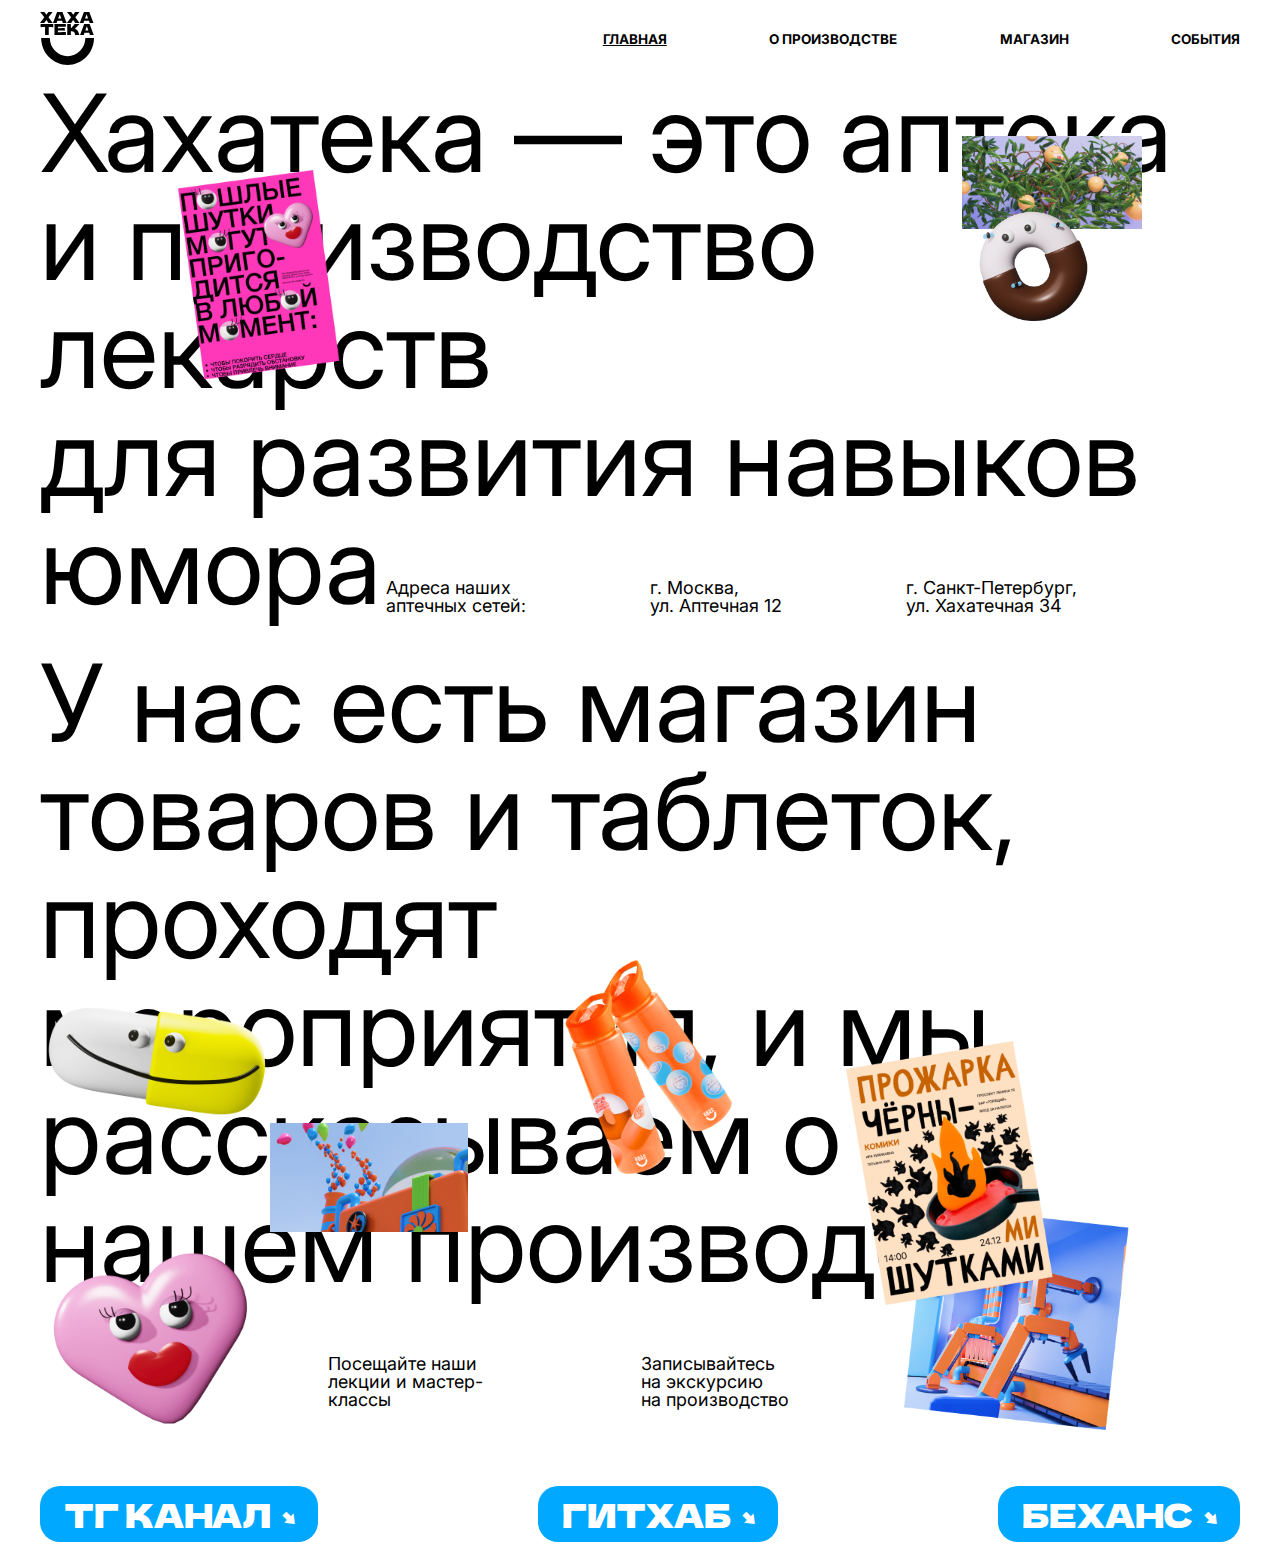
==== index.html @ 2cdca3d1 "firstCommit" ====
<!DOCTYPE html>
<html lang="en">
<head>
    <meta charset="UTF-8">
    <title>Хахатека</title>
    <meta property="og:description" content="Хахатека — это аптека и производство лекарств для развития навыков юмора"/>
    <meta property="og:image" content=" вставить "/>
    <meta property="og:url" content= " вставить "/>
    <link rel="stylesheet" href="./stylesheets/styles.css">
    <link rel="icon" type="image/x-icon" href=" вставить "/>
    <script src="./javascript/index.js" defer></script>
</head>
<body>
    <header>
        <div class="logo">
            <img src="./images/logo.svg" alt="logo">
        </div>
        <div class="nav-buttons">
            <a href="./index.html" class="nav-button current">главная</a>
            <a href="./about.html" class="nav-button">о производстве</a>
            <a href="./shop.html" class="nav-button">магазин</a>
            <a href="./play.html" class="nav-button">события</a>
        </div>
    </header>

    <div class="content">
       <div class="firstText">
        <img id="place1" src="./images/place1.png">
        <img id="poster1" src="./images/poster1.png">
        <img id="pill1" src="./images/pill1.png">

        <h1>Хахатека — это аптека <br> и производство лекарств <br>для развития навыков <wbr>юмора</h1>
        <div class="adreses">
            <p>Адреса наших <br>аптечных сетей:</p>
            <p>г. Москва, <br>ул. Аптечная 12</p>
            <p>г. Санкт-Петербург, <br> ул. Хахатечная 34</p>
        </div>
       </div>
       <div class="secondText">
        <img id="place2" src="./images/place2.png">
        <img id="place3" src="./images/place3.png">
        <img id="poster2" src="./images/poster2.png">
        <img id="pill2" src="./images/pill2.png">
        <img id="pill3" src="./images/pill3.png">
        <img id="object1" src="./images/object1.png">
        <h1>У нас есть магазин товаров <wbr> и таблеток, проходят <wbr> мероприятия, и мы <wbr>рассказываем о нашем <wbr>производстве</h1>
        <div class="adv">
            <p>Посещайте наши <br>лекции и мастер- <br> классы</p>
            <p>Записывайтесь <br>на экскурсию <br>на производство</p>
        </div>
       </div>
    </div>

    <footer class="footer">
        <a href="https://t.me/yourchannel" class="footer-button" target="_blank">Тг канал <span>&#x2198;</span></a>
        <a href="https://github.com/yourprofile" class="footer-button" target="_blank">Гитхаб <span>&#x2198;</span></a>
        <a href="https://www.behance.net/yourprofile" class="footer-button" target="_blank">Беханс <span>&#x2198;</span></a>
    </footer>
</body>
---- stylesheets/styles.css ----
@import url('https://fonts.googleapis.com/css2?family=Inter:wght@400;700&display=swap');
@import url('https://fonts.googleapis.com/css2?family=Dela+Gothic+One&display=swap');
@import url('reset.css');
@import url('layout.css');
@import url('about.css');
@import url('play.css');
@import url('shop.css');
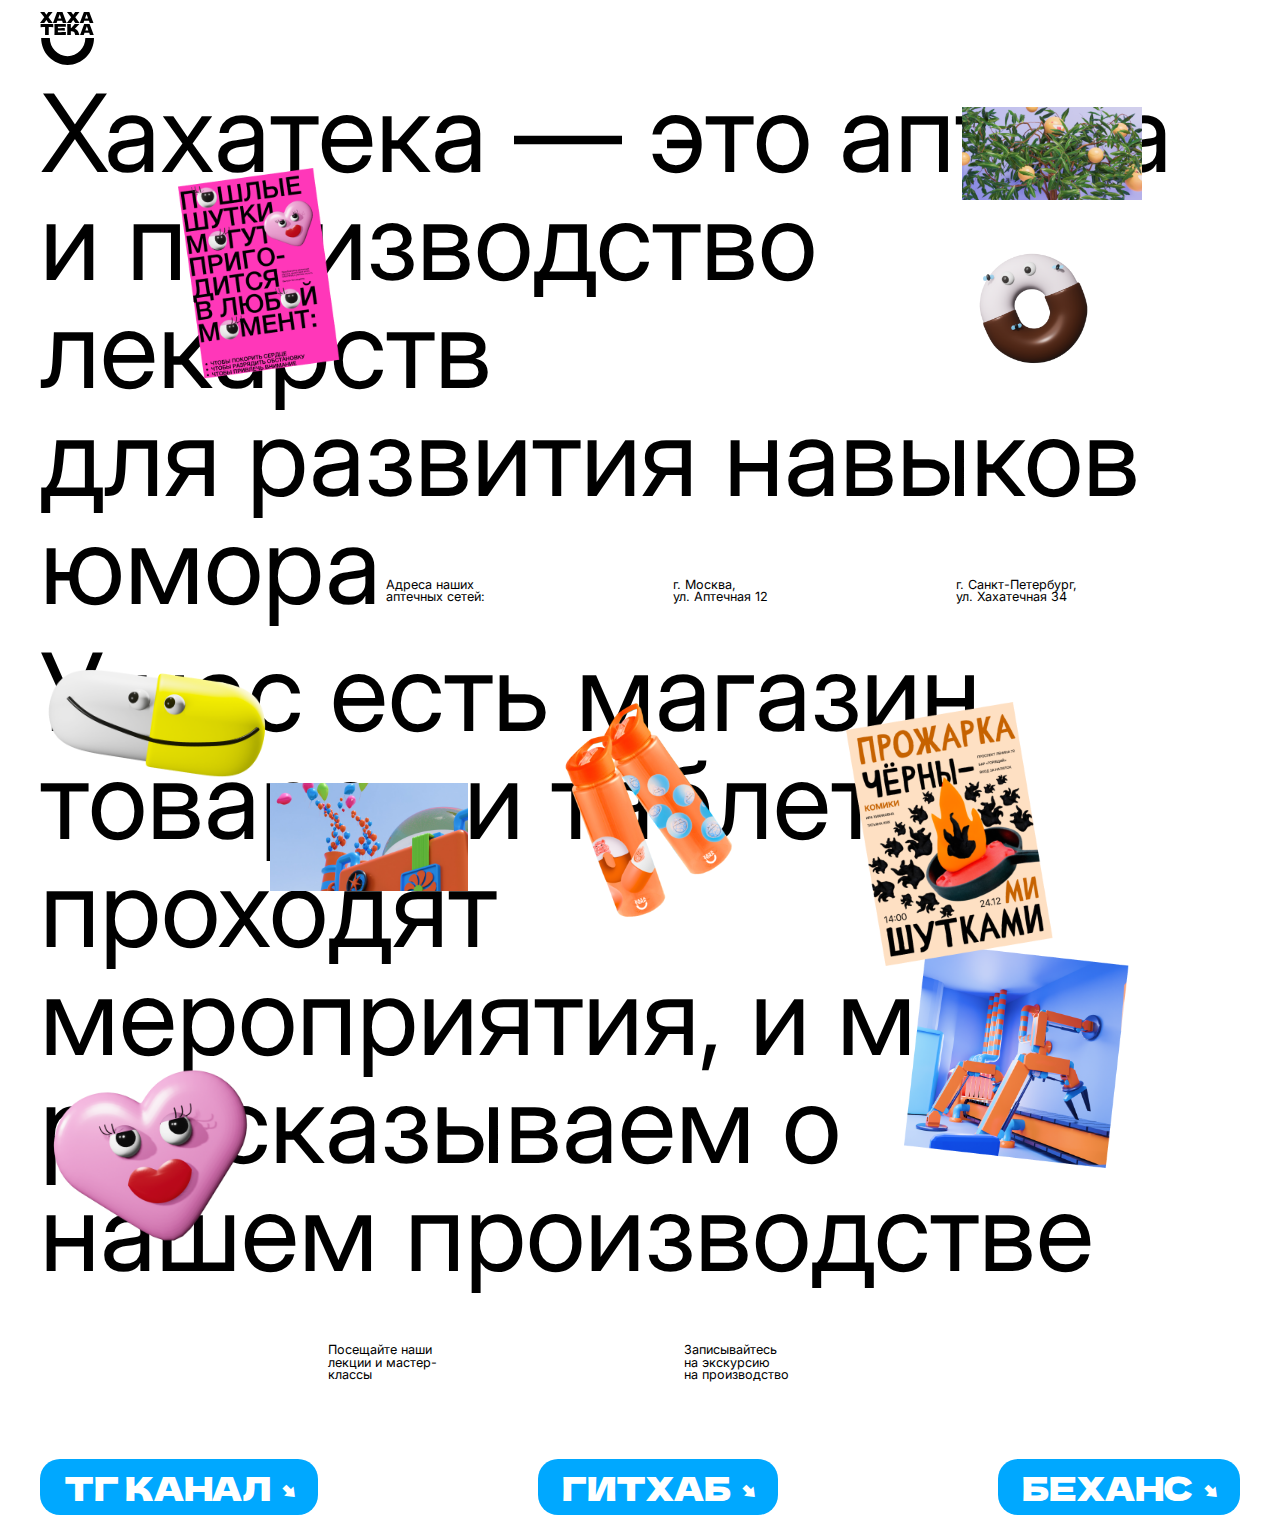
==== commit 28acbdc7: "final" ====
--- a/index.html
+++ b/index.html
@@ -7,8 +7,8 @@
     <meta property="og:image" content=" вставить "/>
     <meta property="og:url" content= " вставить "/>
     <link rel="stylesheet" href="./stylesheets/styles.css">
-    <link rel="icon" type="image/x-icon" href=" вставить "/>
     <script src="./javascript/index.js" defer></script>
+    <link rel="icon" href="./images/favicon.ico" type="image/x-icon">
 </head>
 <body>
     <header>
@@ -52,8 +52,8 @@
     </div>
 
     <footer class="footer">
-        <a href="https://t.me/yourchannel" class="footer-button" target="_blank">Тг канал <span>&#x2198;</span></a>
-        <a href="https://github.com/yourprofile" class="footer-button" target="_blank">Гитхаб <span>&#x2198;</span></a>
-        <a href="https://www.behance.net/yourprofile" class="footer-button" target="_blank">Беханс <span>&#x2198;</span></a>
+        <a href="https://t.me/chibichik" class="footer-button" target="_blank">Тг канал <span>&#x2198;</span></a>
+        <a href="https://github.com/achibichik/hahateka" class="footer-button" target="_blank">Гитхаб <span>&#x2198;</span></a>
+        <a href="https://www.behance.net/chibichik" class="footer-button" target="_blank">Беханс <span>&#x2198;</span></a>
     </footer>
 </body>